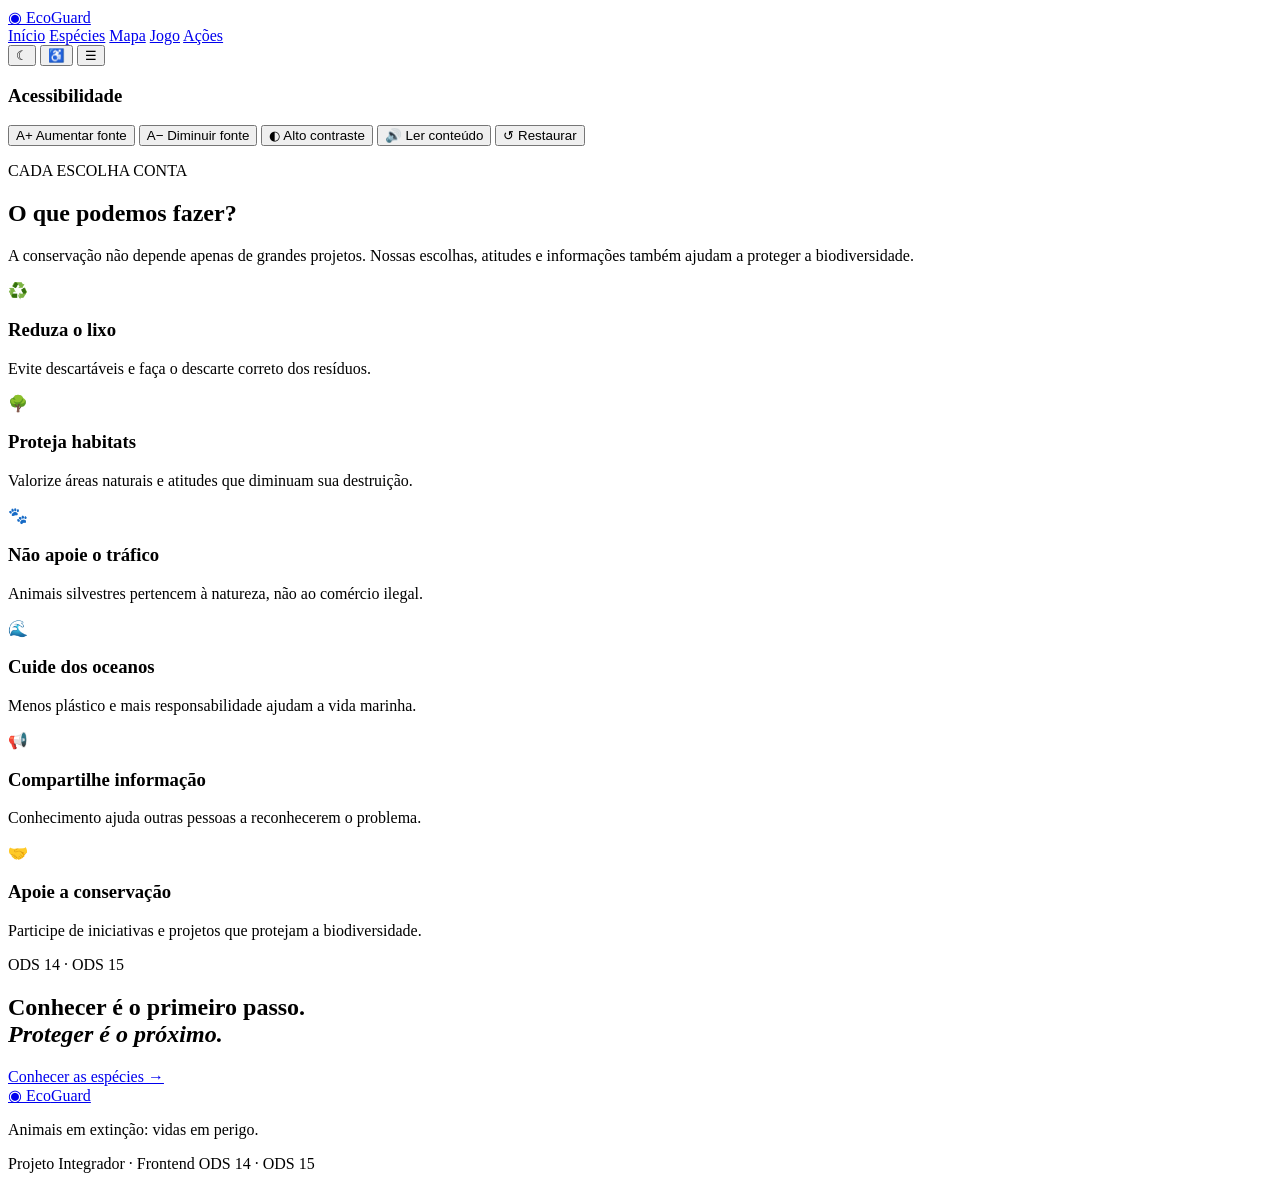
==== acoes.html @ fc363f7d "Add files via upload" ====
<!DOCTYPE html>
<html lang="pt-BR">
  <head>
    <!-- Metadados essenciais da página de ações -->
    <meta charset="UTF-8" />
    <meta name="viewport" content="width=device-width, initial-scale=1.0" />
    <meta name="description" content="EcoGuard — Animais em extinção, ODS 14 e ODS 15." />
    <title>EcoGuard | Ações</title>

    <!-- Fontes usadas em todo o projeto -->
    <link rel="preconnect" href="https://fonts.googleapis.com" />
    <link rel="preconnect" href="https://fonts.gstatic.com" crossorigin />
    <link href="https://fonts.googleapis.com/css2?family=DM+Sans:wght@400;500;600;700&family=Playfair+Display:wght@600;700;800&display=swap" rel="stylesheet" />
    <link rel="stylesheet" href="css/style.css" />
  </head>

  <body>
    <!-- Barra de progresso visual -->
    <div class="progress" id="progress"></div>

    <!-- Cabeçalho padrão do site -->
    <header class="header" id="inicio">
      <a class="logo" href="index.html" aria-label="EcoGuard - início">
        <span class="logo-mark">◉</span>
        <span>Eco<span>Guard</span></span>
      </a>

      <nav class="nav" aria-label="Navegação principal">
        <a href="index.html">Início</a>
        <a href="especies.html">Espécies</a>
        <a href="mapa.html">Mapa</a>
        <a href="jogo.html">Jogo</a>
        <a href="acoes.html">Ações</a>
      </nav>

      <div class="header-actions">
        <button class="icon-btn" id="themeToggle" aria-label="Alternar tema">☾</button>
        <button class="icon-btn" id="accessibilityToggle" aria-label="Abrir acessibilidade">♿</button>
        <button class="menu-btn" id="menuBtn" aria-label="Abrir menu">☰</button>
      </div>
    </header>

    <!-- Painel de acessibilidade -->
    <aside class="access-panel" id="accessPanel" aria-label="Opções de acessibilidade">
      <h3>Acessibilidade</h3>
      <button id="fontPlus">A+ Aumentar fonte</button>
      <button id="fontMinus">A− Diminuir fonte</button>
      <button id="contrastToggle">◐ Alto contraste</button>
      <button id="readToggle">🔊 Ler conteúdo</button>
      <button id="resetAccess">↺ Restaurar</button>
    </aside>

    <main>
      <!-- Hero da página de ações -->
      <section class="page-hero">
        <p class="eyebrow">CADA ESCOLHA CONTA</p>
        <h1>O que podemos fazer?</h1>
        <p>
          A conservação não depende apenas de grandes projetos. Nossas escolhas, atitudes e
          informações também ajudam a proteger a biodiversidade.
        </p>
      </section>

      <!-- Grade com ações práticas de preservação -->
      <section class="page-content">
        <div class="actions-grid">
          <article class="action-card reveal">
            <span>♻️</span>
            <h3>Reduza o lixo</h3>
            <p>Evite descartáveis e faça o descarte correto dos resíduos.</p>
          </article>

          <article class="action-card reveal">
            <span>🌳</span>
            <h3>Proteja habitats</h3>
            <p>Valorize áreas naturais e atitudes que diminuam sua destruição.</p>
          </article>

          <article class="action-card reveal">
            <span>🐾</span>
            <h3>Não apoie o tráfico</h3>
            <p>Animais silvestres pertencem à natureza, não ao comércio ilegal.</p>
          </article>

          <article class="action-card reveal">
            <span>🌊</span>
            <h3>Cuide dos oceanos</h3>
            <p>Menos plástico e mais responsabilidade ajudam a vida marinha.</p>
          </article>

          <article class="action-card reveal">
            <span>📢</span>
            <h3>Compartilhe informação</h3>
            <p>Conhecimento ajuda outras pessoas a reconhecerem o problema.</p>
          </article>

          <article class="action-card reveal">
            <span>🤝</span>
            <h3>Apoie a conservação</h3>
            <p>Participe de iniciativas e projetos que protejam a biodiversidade.</p>
          </article>
        </div>
      </section>

      <!-- Fechamento com motivação e chamada para a próxima etapa -->
      <section class="closing section">
        <div class="closing-inner reveal">
          <p class="eyebrow">ODS 14 · ODS 15</p>
          <h2>
            Conhecer é o primeiro passo.<br />
            <em>Proteger é o próximo.</em>
          </h2>
          <a href="especies.html" class="btn btn-primary">Conhecer as espécies →</a>
        </div>
      </section>
    </main>

    <!-- Rodapé do site -->
    <footer class="footer">
      <div>
        <a class="logo" href="index.html">
          <span class="logo-mark">◉</span>
          <span>Eco<span>Guard</span></span>
        </a>
        <p>Animais em extinção: vidas em perigo.</p>
      </div>

      <div class="footer-meta">
        <span>Projeto Integrador · Frontend</span>
        <span>ODS 14 · ODS 15</span>
      </div>
    </footer>

    <!-- Script principal do projeto -->
    <script defer src="js/app.js"></script>
  </body>
</html>
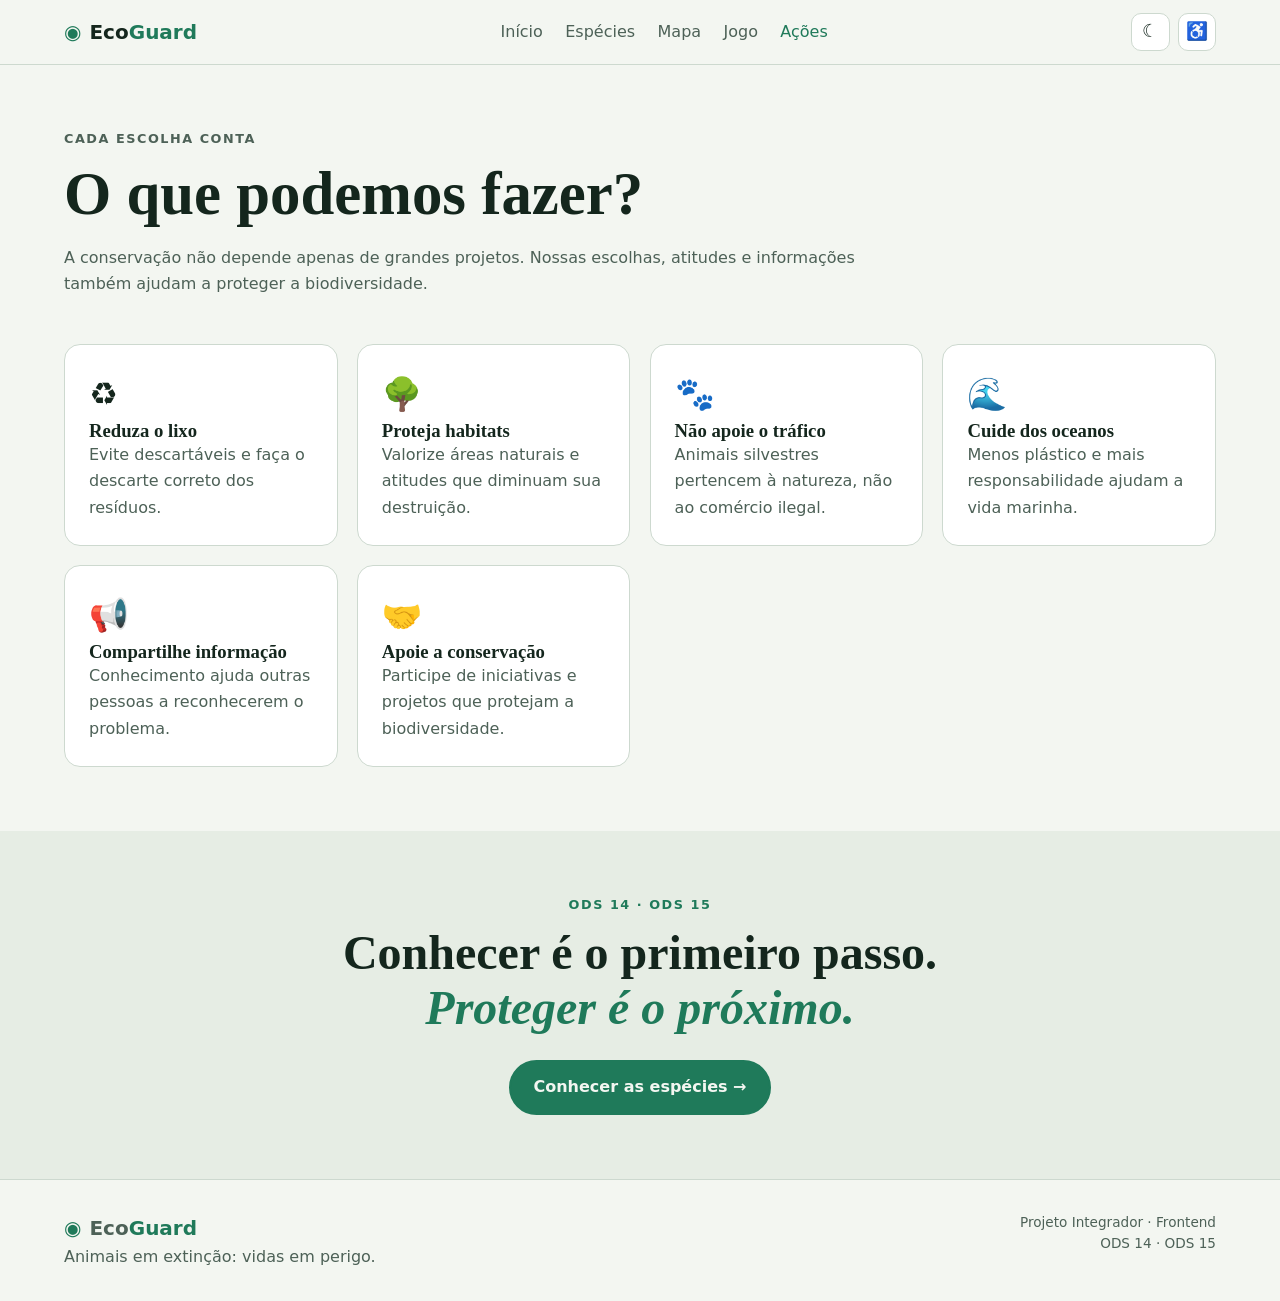
==== commit 2a32b206: "Add files via upload" ====
--- a/acoes.html
+++ b/acoes.html
@@ -11,8 +11,9 @@
     <link rel="preconnect" href="https://fonts.googleapis.com" />
     <link rel="preconnect" href="https://fonts.gstatic.com" crossorigin />
     <link href="https://fonts.googleapis.com/css2?family=DM+Sans:wght@400;500;600;700&family=Playfair+Display:wght@600;700;800&display=swap" rel="stylesheet" />
-    <link rel="stylesheet" href="css/style.css" />
-  </head>
+    <!-- Estilos exclusivos desta página -->
+    <link rel="stylesheet" href="style.css" />
+</head>
 
   <body>
     <!-- Barra de progresso visual -->
@@ -132,6 +133,149 @@
     </footer>
 
     <!-- Script principal do projeto -->
-    <script defer src="js/app.js"></script>
-  </body>
+    <!-- JavaScript do site inserido diretamente no HTML para funcionar sem pasta js -->
+    
+      <!-- Lógica e interações exclusivas desta página -->
+    <script>
+/* EcoGuard — JavaScript da página: acoes.
+   Comentários originais preservados; funções organizadas por seções. */
+(function(){
+'use strict';
+const $=s=>document.querySelector(s), $$=s=>[...document.querySelectorAll(s)];
+const root=document.documentElement, store={
+ get(k,d){try{return localStorage.getItem(k)??d}catch(e){return d}},
+ set(k,v){try{localStorage.setItem(k,v)}catch(e){}}};
+root.classList.add('js-ready');
+
+/* ---------- Dados ---------- */
+const SPECIES=[
+ {id:'baleia-azul',nome:'Baleia-azul',emoji:'🐋',ods:14,status:'ameacada',lat:-30,lon:-45,regiao:'Oceano Atlântico Sul',habitat:'Oceanos abertos, de águas polares a tropicais.',ameacas:'Colisões com navios, ruído submarino e mudanças climáticas.',ajuda:'Reduza plástico e apoie áreas marinhas protegidas.'},
+ {id:'tartaruga-verde',nome:'Tartaruga-verde',emoji:'🐢',ods:14,status:'ameacada',lat:-20,lon:-38,regiao:'Costa brasileira',habitat:'Águas costeiras rasas e praias de desova.',ameacas:'Captura acidental, poluição e perda de praias.',ajuda:'Não deixe lixo na praia e respeite áreas de desova.'},
+ {id:'tubarao-martelo',nome:'Tubarão-martelo',emoji:'🦈',ods:14,status:'critica',lat:25,lon:-80,regiao:'Atlântico Oeste e Caribe',habitat:'Águas costeiras e plataformas continentais.',ameacas:'Pesca predatória e comércio de nadadeiras.',ajuda:'Evite consumir produtos de pesca predatória.'},
+ {id:'onca-pintada',nome:'Onça-pintada',emoji:'🐆',ods:15,status:'ameacada',lat:-15,lon:-56,regiao:'Pantanal e Amazônia',habitat:'Florestas, savanas e áreas alagadas.',ameacas:'Desmatamento, caça e conflito com pecuaristas.',ajuda:'Apoie projetos de conservação e consumo responsável.'},
+ {id:'mico-leao',nome:'Mico-leão-dourado',emoji:'🐒',ods:15,status:'ameacada',lat:-22.5,lon:-42,regiao:'Mata Atlântica (RJ)',habitat:'Florestas de baixada da Mata Atlântica.',ameacas:'Fragmentação da mata e tráfico.',ajuda:'Apoie corredores ecológicos e plantio de árvores nativas.'},
+ {id:'orangotango',nome:'Orangotango-de-Bornéu',emoji:'🦧',ods:15,status:'critica',lat:1,lon:114,regiao:'Ilha de Bornéu',habitat:'Florestas tropicais úmidas.',ameacas:'Desmatamento para plantações de óleo de palma.',ajuda:'Prefira produtos com óleo de palma certificado.'},
+ {id:'rinoceronte-javanes',nome:'Rinoceronte-de-Java',emoji:'🦏',ods:15,status:'critica',lat:-6.7,lon:105.3,regiao:'Java, Indonésia',habitat:'Florestas tropicais de baixada.',ameacas:'Caça por chifres e perda de habitat.',ajuda:'Não compre produtos de origem animal ilegal.'},
+ {id:'tigre-de-tasmania',nome:'Tilacino (tigre-da-tasmânia)',emoji:'🐺',ods:15,status:'extinto',lat:-42,lon:147,regiao:'Tasmânia, Austrália',habitat:'Florestas e campos abertos.',ameacas:'Caça intensiva e perda de habitat levaram à extinção no séc. XX.',ajuda:'Lembre-se: a extinção é irreversível. Proteja quem ainda existe.'}
+];
+const ST={ameacada:'Ameaçada',critica:'Criticamente ameaçada',extinto:'Extinta'};
+const MK={ameacada:'threatened',critica:'critical',extinto:'extinct'};
+const esc=t=>String(t).replace(/[&<>"]/g,c=>({'&':'&amp;','<':'&lt;','>':'&gt;','"':'&quot;'}[c]));
+
+/* ---------- Detalhe (modal) ---------- */
+function openModal(s){
+ const m=$('#animalModal'); if(!m) return;
+ $('#modalContent').innerHTML=`<div style="font-size:3rem">${s.emoji}</div><p class="eyebrow">ODS ${s.ods} · ${ST[s.status]}</p><h2>${esc(s.nome)}</h2><p><b>Região:</b> ${esc(s.regiao)}</p><h4>Habitat</h4><p>${esc(s.habitat)}</p><h4>Ameaças</h4><p>${esc(s.ameacas)}</p><h4>Como ajudar</h4><p>${esc(s.ajuda)}</p>`;
+ m.showModal?m.showModal():m.setAttribute('open','');
+}
+const mc=$('#modalClose'),md=$('#animalModal');
+if(mc&&md){mc.onclick=()=>md.close();md.addEventListener('click',e=>{if(e.target===md)md.close()})}
+
+/* ---------- Tema, menu, acessibilidade ---------- */
+const tt=$('#themeToggle');
+function setTheme(t){root.setAttribute('data-theme',t);if(tt)tt.textContent=t==='dark'?'☀':'☾';store.set('eg-theme',t)}
+setTheme(store.get('eg-theme',matchMedia('(prefers-color-scheme:dark)').matches?'dark':'light'));
+if(tt)tt.onclick=()=>setTheme(root.getAttribute('data-theme')==='dark'?'light':'dark');
+const mb=$('#menuBtn'),nav=$('.nav');
+if(mb&&nav)mb.onclick=()=>nav.classList.toggle('open');
+$$('.nav a').forEach(a=>{if(a.getAttribute('href')===location.pathname.split('/').pop()||(!location.pathname.split('/').pop()&&a.getAttribute('href')==='index.html'))a.classList.add('active')});
+const ap=$('#accessPanel');
+if($('#accessibilityToggle'))$('#accessibilityToggle').onclick=()=>ap.classList.toggle('open');
+let fs=+store.get('eg-fs',16);
+function applyFs(){fs=Math.min(24,Math.max(12,fs));root.style.setProperty('--fs',fs+'px');store.set('eg-fs',fs)}
+applyFs();
+const on=(id,f)=>{const e=$(id);if(e)e.onclick=f};
+on('#fontPlus',()=>{fs+=2;applyFs()});on('#fontMinus',()=>{fs-=2;applyFs()});
+if(store.get('eg-hc','0')==='1')root.classList.add('hc');
+on('#contrastToggle',()=>{store.set('eg-hc',root.classList.toggle('hc')?'1':'0')});
+on('#readToggle',()=>{
+ if(!('speechSynthesis' in window))return alert('Seu navegador não suporta leitura em voz alta.');
+ if(speechSynthesis.speaking){speechSynthesis.cancel();return}
+ const u=new SpeechSynthesisUtterance($('main').innerText);u.lang='pt-BR';speechSynthesis.speak(u)});
+on('#resetAccess',()=>{fs=16;applyFs();root.classList.remove('hc');store.set('eg-hc','0');if('speechSynthesis' in window)speechSynthesis.cancel()});
+
+/* ---------- Progresso e reveal ---------- */
+const pr=$('#progress');
+addEventListener('scroll',()=>{if(pr){const h=root.scrollHeight-innerHeight;pr.style.width=(h>0?scrollY/h*100:0)+'%'}},{passive:true});
+if('IntersectionObserver' in window){
+ const io=new IntersectionObserver(es=>es.forEach(e=>{if(e.isIntersecting){e.target.classList.add('in');io.unobserve(e.target)}}),{threshold:.1});
+ $$('.reveal').forEach(el=>io.observe(el));
+}else $$('.reveal').forEach(el=>el.classList.add('in'));
+
+/* ---------- Espécies ---------- */
+const grid=$('#speciesGrid');
+if(grid){
+ let filtro='todos',busca='';
+ const render=()=>{
+  const l=SPECIES.filter(s=>(filtro==='todos'||(filtro==='extinto'?s.status==='extinto':String(s.ods)===filtro))&&s.nome.toLowerCase().includes(busca));
+  grid.innerHTML='';
+  l.forEach(s=>{const b=document.createElement('button');b.className='species-card';
+   b.innerHTML=`<div class="emoji">${s.emoji}</div><h3>${esc(s.nome)}</h3><small>${esc(s.regiao)}</small><div><span class="tag">ODS ${s.ods}</span><span class="tag">${ST[s.status]}</span></div>`;
+   b.onclick=()=>openModal(s);grid.appendChild(b)});
+  $('#emptyState').hidden=l.length>0;
+ };
+ $('#searchInput').addEventListener('input',e=>{busca=e.target.value.trim().toLowerCase();render()});
+ $$('.filter').forEach(b=>b.onclick=()=>{$$('.filter').forEach(x=>x.classList.remove('active'));b.classList.add('active');filtro=b.dataset.filter;render()});
+ render();
+}
+
+/* ---------- Globo ---------- */
+const globe=$('#globe');
+if(globe){
+ const box=$('#markers');let rotLon=-40,rotLat=0,zoom=1;
+ const rad=Math.PI/180;
+ const els=SPECIES.map(s=>{const b=document.createElement('button');b.className='marker '+MK[s.status];b.setAttribute('aria-label',s.nome);
+  b.onclick=()=>{showInfo(s);openModal(s)};box.appendChild(b);return b});
+ function draw(){
+  SPECIES.forEach((s,i)=>{
+   const la=s.lat*rad,lo=(s.lon-rotLon)*rad,p=rotLat*rad;
+   const x=Math.cos(la)*Math.sin(lo),y=Math.sin(la)*Math.cos(p)-Math.cos(la)*Math.cos(lo)*Math.sin(p),z=Math.sin(la)*Math.sin(p)+Math.cos(la)*Math.cos(lo)*Math.cos(p);
+   const b=els[i];b.style.display=z>0?'block':'none';
+   b.style.left=(50+x*45*zoom)+'%';b.style.top=(50-y*45*zoom)+'%';
+  });
+ }
+ function showInfo(s){$('#mapInfo').innerHTML=`<div class="map-info-icon">${s.emoji}</div><p class="eyebrow">ODS ${s.ods} · ${ST[s.status]}</p><h3>${esc(s.nome)}</h3><p>${esc(s.regiao)}</p><p style="margin-top:.6rem">${esc(s.habitat)}</p>`}
+ let drag=null;
+ globe.addEventListener('pointerdown',e=>{drag={x:e.clientX,y:e.clientY}});
+ addEventListener('pointerup',()=>drag=null);
+ addEventListener('pointermove',e=>{if(!drag)return;rotLon-=(e.clientX-drag.x)*.4;rotLat=Math.max(-60,Math.min(60,rotLat+(e.clientY-drag.y)*.3));drag={x:e.clientX,y:e.clientY};draw()});
+ const z=d=>{zoom=Math.max(.7,Math.min(1.6,zoom+d));draw()};
+ globe.addEventListener('wheel',e=>{e.preventDefault();z(e.deltaY<0?.1:-.1)},{passive:false});
+ on('#zoomIn',()=>z(.15));on('#zoomOut',()=>z(-.15));on('#resetGlobe',()=>{rotLon=-40;rotLat=0;zoom=1;draw()});
+ globe.addEventListener('keydown',e=>{if(e.key==='ArrowLeft')rotLon-=10;if(e.key==='ArrowRight')rotLon+=10;draw()});
+ draw();
+}
+
+/* ---------- Quiz ---------- */
+const qa=$('#question');
+if(qa){
+ const Q=[
+  {q:'Qual ODS trata da Vida na Água?',o:['ODS 13','ODS 14','ODS 15','ODS 16'],c:1},
+  {q:'Qual ODS trata da Vida Terrestre?',o:['ODS 15','ODS 6','ODS 14','ODS 12'],c:0},
+  {q:'Qual é uma das principais ameaças ao mico-leão-dourado?',o:['Excesso de chuva','Fragmentação da Mata Atlântica','Falta de sol','Frio extremo'],c:1},
+  {q:'O que o tráfico de animais silvestres causa?',o:['Aumenta as populações','Ameaça espécies e causa sofrimento','Protege os habitats','Nada relevante'],c:1},
+  {q:'Qual ação ajuda a proteger a vida marinha?',o:['Usar mais descartáveis','Jogar lixo na praia','Reduzir o uso de plástico','Pescar em excesso'],c:2},
+  {q:'O tilacino (tigre-da-tasmânia) está em qual situação?',o:['Extinto','Estável','Em recuperação','Abundante'],c:0}
+ ];
+ let i=0,pts=0,locked=false;
+ const nxt=$('#nextQuestion');
+ const show=()=>{locked=false;$('#questionCount').textContent=`Pergunta ${i+1} de ${Q.length}`;qa.textContent=Q[i].q;
+  $('#quizFeedback').textContent='';nxt.hidden=true;const a=$('#answers');a.innerHTML='';
+  Q[i].o.forEach((t,k)=>{const b=document.createElement('button');b.className='answer';b.textContent=t;b.onclick=()=>pick(k,b);a.appendChild(b)})};
+ function pick(k,b){
+  if(locked)return;locked=true;const ok=k===Q[i].c;
+  $$('.answer').forEach((x,j)=>{x.disabled=true;if(j===Q[i].c)x.classList.add('right')});
+  if(ok)pts+=10;else b.classList.add('wrong');
+  $('#score').textContent=pts;$('#quizFeedback').textContent=ok?'Correto! +10 pontos':'Não foi dessa vez. A resposta certa está em verde.';
+  nxt.textContent=i===Q.length-1?'Ver resultado →':'Próxima pergunta →';nxt.hidden=false}
+ nxt.onclick=()=>{i++;if(i<Q.length)return show();
+  $('#quizArea').hidden=true;$('#gameResult').hidden=false;$('#finalScore').textContent=pts+' / '+Q.length*10;
+  const r=pts>=50?['Guardião da Vida','Excelente! Você conhece bem a conservação.']:pts>=30?['Protetor em formação','Bom resultado! Explore as espécies para aprender mais.']:['Explorador iniciante','Visite o catálogo de espécies e tente de novo.'];
+  $('#resultTitle').textContent=r[0];$('#resultText').textContent=r[1]};
+ $('#restartQuiz').onclick=()=>{i=0;pts=0;$('#score').textContent=0;$('#gameResult').hidden=true;$('#quizArea').hidden=false;show()};
+ show();
+}
+})();
+</script>
+</body>
 </html>
--- a/style.css
+++ b/style.css
@@ -0,0 +1,1071 @@
+
+/* ===== Estilos incorporados de global.css ===== */
+/* =========================================================
+   EcoGuard — estilos compartilhados por todas as páginas
+   Contém cores, tipografia, cabeçalho, botões, cartões e responsividade.
+   ========================================================= */
+/* =========================================================
+   Tema e tokens
+   ========================================================= */
+:root {
+  --bg: #f3f6f1;
+  --bg2: #e6ede4;
+  --card: #fff;
+  --ink: #14261d;
+  --muted: #4d6157;
+  --accent: #1f7a5a;
+  --accent2: #0e5a8a;
+  --line: #cdd9cf;
+  --warn: #c2410c;
+  --rad: 16px;
+  --fs: 16px;
+}
+
+[data-theme="dark"] {
+  --bg: #0d1a14;
+  --bg2: #13251c;
+  --card: #18302a;
+  --ink: #e8f3ec;
+  --muted: #a3b9ad;
+  --accent: #4cc79a;
+  --accent2: #5fb3e6;
+  --line: #274237;
+}
+
+.hc {
+  --bg: #000;
+  --bg2: #000;
+  --card: #000;
+  --ink: #fff;
+  --muted: #fff;
+  --accent: #ff0;
+  --accent2: #0ff;
+  --line: #fff;
+}
+
+/* =========================================================
+   Base e reset
+   ========================================================= */
+* {
+  box-sizing: border-box;
+  margin: 0;
+}
+
+html {
+  font-size: var(--fs);
+  scroll-behavior: smooth;
+}
+
+body {
+  font-family: "DM Sans", system-ui, sans-serif;
+  background: var(--bg);
+  color: var(--ink);
+  line-height: 1.6;
+}
+
+h1,
+h2,
+h3 {
+  font-family: "Playfair Display", Georgia, serif;
+  line-height: 1.15;
+}
+
+em {
+  color: var(--accent);
+}
+
+a {
+  color: inherit;
+}
+
+:focus-visible {
+  outline: 3px solid var(--accent2);
+  outline-offset: 2px;
+}
+
+/* =========================================================
+   Componentes globais
+   ========================================================= */
+.progress {
+  position: fixed;
+  top: 0;
+  left: 0;
+  height: 4px;
+  width: 0;
+  background: var(--accent);
+  z-index: 100;
+}
+
+.eyebrow {
+  font-weight: 700;
+  font-size: 0.8rem;
+  letter-spacing: 0.12em;
+  color: var(--accent);
+  margin-bottom: 0.6rem;
+}
+
+.btn {
+  display: inline-block;
+  padding: 0.8rem 1.4rem;
+  border-radius: 999px;
+  text-decoration: none;
+  border: 2px solid var(--accent);
+  cursor: pointer;
+  font: inherit;
+  font-weight: 600;
+}
+
+.btn-primary {
+  background: var(--accent);
+  color: var(--bg);
+}
+
+.btn-ghost {
+  background: none;
+  color: var(--accent);
+}
+
+/* =========================================================
+   Header e navegação
+   ========================================================= */
+.header {
+  position: sticky;
+  top: 0;
+  z-index: 50;
+  display: flex;
+  align-items: center;
+  justify-content: space-between;
+  gap: 1rem;
+  padding: 0.8rem 5%;
+  background: var(--bg);
+  border-bottom: 1px solid var(--line);
+}
+
+.logo {
+  display: flex;
+  gap: 0.5rem;
+  text-decoration: none;
+  font-weight: 700;
+  font-size: 1.25rem;
+}
+
+.logo span span {
+  color: var(--accent);
+}
+
+.logo-mark {
+  color: var(--accent);
+}
+
+.nav {
+  display: flex;
+  gap: 1.4rem;
+}
+
+.nav a {
+  text-decoration: none;
+  font-weight: 500;
+  color: var(--muted);
+}
+
+.nav a:hover,
+.nav a.active {
+  color: var(--accent);
+}
+
+.header-actions {
+  display: flex;
+  gap: 0.5rem;
+}
+
+.icon-btn,
+.menu-btn {
+  background: var(--card);
+  color: var(--ink);
+  border: 1px solid var(--line);
+  border-radius: 10px;
+  width: 2.4rem;
+  height: 2.4rem;
+  cursor: pointer;
+  font-size: 1.1rem;
+}
+
+.menu-btn {
+  display: none;
+}
+
+.access-panel {
+  position: fixed;
+  right: 5%;
+  top: 4.5rem;
+  z-index: 60;
+  background: var(--card);
+  border: 1px solid var(--line);
+  border-radius: var(--rad);
+  padding: 1rem;
+  display: none;
+  flex-direction: column;
+  gap: 0.5rem;
+  box-shadow: 0 10px 30px #0003;
+}
+
+.access-panel.open {
+  display: flex;
+}
+
+.access-panel button {
+  background: var(--bg2);
+  color: var(--ink);
+  border: 0;
+  border-radius: 8px;
+  padding: 0.5rem 0.8rem;
+  cursor: pointer;
+  text-align: left;
+  font: inherit;
+}
+
+/* =========================================================
+   Hero e introdução
+   ========================================================= */
+.hero {
+  display: grid;
+  grid-template-columns: 1.1fr 1fr;
+  gap: 2rem;
+  align-items: center;
+  padding: 4rem 5%;
+  position: relative;
+  overflow: hidden;
+}
+
+.hero h1 {
+  font-size: clamp(3rem, 8vw, 5.5rem);
+}
+
+.hero-text {
+  max-width: 34rem;
+  margin: 1.2rem 0;
+  color: var(--muted);
+}
+
+.hero-actions {
+  display: flex;
+  gap: 1rem;
+  flex-wrap: wrap;
+  margin: 1.5rem 0;
+}
+
+.hero-stats {
+  display: flex;
+  gap: 2rem;
+}
+
+.hero-stats strong {
+  display: block;
+  font-size: 2rem;
+  font-family: "Playfair Display", serif;
+  color: var(--accent);
+}
+
+.hero-stats span {
+  color: var(--muted);
+  font-size: 0.9rem;
+}
+
+.hero-glow {
+  position: absolute;
+  right: -10%;
+  top: -20%;
+  width: 50vw;
+  height: 50vw;
+  background: radial-gradient(circle, var(--accent) 0, transparent 65%);
+  opacity: 0.15;
+  pointer-events: none;
+}
+
+.hero-art {
+  position: relative;
+  aspect-ratio: 1;
+  max-width: 420px;
+  width: 100%;
+  justify-self: center;
+}
+
+.planet {
+  position: absolute;
+  inset: 12%;
+  border-radius: 50%;
+  background: radial-gradient(circle at 30% 30%, #5fb3e6, #0e5a8a);
+  overflow: hidden;
+  box-shadow: inset -20px -20px 50px #0006;
+}
+
+.planet-land {
+  position: absolute;
+  background: #2e9e6b;
+  border-radius: 50% 40% 55% 45%;
+}
+
+.land-a {
+  width: 30%;
+  height: 25%;
+  left: 15%;
+  top: 20%;
+}
+
+.land-b {
+  width: 22%;
+  height: 30%;
+  left: 50%;
+  top: 45%;
+}
+
+.land-c {
+  width: 25%;
+  height: 15%;
+  left: 60%;
+  top: 15%;
+}
+
+.land-d {
+  width: 15%;
+  height: 15%;
+  left: 20%;
+  top: 62%;
+}
+
+.planet-dot {
+  position: absolute;
+  width: 10px;
+  height: 10px;
+  border-radius: 50%;
+  background: var(--warn);
+  box-shadow: 0 0 0 6px #c2410c44;
+}
+
+.dot-a {
+  left: 25%;
+  top: 30%;
+}
+
+.dot-b {
+  left: 58%;
+  top: 55%;
+}
+
+.dot-c {
+  left: 68%;
+  top: 22%;
+}
+
+.orbit {
+  position: absolute;
+  inset: 0;
+  border: 1px dashed var(--line);
+  border-radius: 50%;
+}
+
+.orbit-two {
+  inset: -6%;
+}
+
+.floating-card {
+  position: absolute;
+  background: var(--card);
+  border: 1px solid var(--line);
+  border-radius: 12px;
+  padding: 0.5rem 0.8rem;
+  display: flex;
+  gap: 0.5rem;
+  align-items: center;
+  font-size: 0.85rem;
+}
+
+.fc-one {
+  left: -4%;
+  top: 12%;
+}
+
+.fc-two {
+  right: -4%;
+  bottom: 12%;
+}
+
+/* =========================================================
+   Seções gerais
+   ========================================================= */
+.section {
+  padding: 4rem 5%;
+}
+
+.section-heading {
+  max-width: 46rem;
+  margin-bottom: 2rem;
+}
+
+.section-heading h2 {
+  font-size: clamp(1.8rem, 4vw, 2.8rem);
+}
+
+.intro-grid {
+  display: grid;
+  grid-template-columns: 1.4fr 1fr;
+  gap: 2rem;
+  align-items: center;
+}
+
+.lead {
+  font-size: 1.2rem;
+  color: var(--muted);
+}
+
+.quote-card {
+  background: var(--accent);
+  color: var(--bg);
+  padding: 2rem;
+  border-radius: var(--rad);
+}
+
+.quote-card span {
+  font-size: 3rem;
+  font-family: serif;
+  line-height: 0.5;
+}
+
+.quote-card p {
+  font-family: "Playfair Display", serif;
+  font-size: 1.4rem;
+}
+
+.threat-grid,
+.actions-grid {
+  display: grid;
+  grid-template-columns: repeat(auto-fit, minmax(250px, 1fr));
+  gap: 1.2rem;
+}
+
+.threat-card,
+.action-card {
+  background: var(--card);
+  border: 1px solid var(--line);
+  border-radius: var(--rad);
+  padding: 1.5rem;
+}
+
+.threat-card div,
+.action-card span {
+  font-size: 2rem;
+}
+
+.threat-card p,
+.action-card p {
+  color: var(--muted);
+}
+
+.closing {
+  background: var(--bg2);
+  text-align: center;
+}
+
+.closing-inner {
+  max-width: 44rem;
+  margin: auto;
+}
+
+.closing h2 {
+  font-size: clamp(1.8rem, 4vw, 3rem);
+  margin-bottom: 1.5rem;
+}
+
+/* =========================================================
+   Páginas internas e listagem
+   ========================================================= */
+.page-hero {
+  padding: 4rem 5% 2rem;
+  max-width: 58rem;
+}
+
+.page-hero h1 {
+  font-size: clamp(2.2rem, 5vw, 3.8rem);
+  margin-bottom: 1rem;
+}
+
+.page-hero p {
+  color: var(--muted);
+}
+
+.page-content {
+  padding: 1rem 5% 4rem;
+}
+
+.filters {
+  display: flex;
+  flex-wrap: wrap;
+  gap: 1rem;
+  margin-bottom: 1.5rem;
+}
+
+.search-box {
+  display: flex;
+  align-items: center;
+  gap: 0.5rem;
+  background: var(--card);
+  border: 1px solid var(--line);
+  border-radius: 999px;
+  padding: 0.4rem 1rem;
+  flex: 1;
+  min-width: 220px;
+}
+
+.search-box input {
+  border: 0;
+  background: none;
+  color: var(--ink);
+  font: inherit;
+  width: 100%;
+  outline: none;
+}
+
+.filter-buttons {
+  display: flex;
+  gap: 0.5rem;
+  flex-wrap: wrap;
+}
+
+.filter {
+  background: var(--card);
+  color: var(--ink);
+  border: 1px solid var(--line);
+  border-radius: 999px;
+  padding: 0.5rem 1rem;
+  cursor: pointer;
+  font: inherit;
+}
+
+.filter.active {
+  background: var(--accent);
+  color: var(--bg);
+  border-color: var(--accent);
+}
+
+.species-grid {
+  display: grid;
+  grid-template-columns: repeat(auto-fill, minmax(250px, 1fr));
+  gap: 1.2rem;
+}
+
+.species-card {
+  background: var(--card);
+  color: var(--ink);
+  border: 1px solid var(--line);
+  border-radius: var(--rad);
+  padding: 1.4rem;
+  cursor: pointer;
+  text-align: left;
+  font: inherit;
+}
+
+.species-card:hover {
+  border-color: var(--accent);
+}
+
+.species-card .emoji {
+  font-size: 2.6rem;
+}
+
+.species-card h3 {
+  margin: 0.4rem 0 0.2rem;
+}
+
+.species-card small {
+  color: var(--muted);
+}
+
+.tag {
+  display: inline-block;
+  font-size: 0.75rem;
+  font-weight: 700;
+  padding: 0.15rem 0.6rem;
+  border-radius: 999px;
+  background: var(--bg2);
+  margin: 0.4rem 0.3rem 0 0;
+}
+
+.empty-state {
+  text-align: center;
+  color: var(--muted);
+  padding: 2rem;
+}
+
+.modal {
+  margin: auto;
+  border: 1px solid var(--line);
+  border-radius: var(--rad);
+  padding: 2rem;
+  max-width: 34rem;
+  width: 92%;
+  background: var(--card);
+  color: var(--ink);
+}
+
+.modal::backdrop {
+  background: #000a;
+}
+
+.modal-close {
+  position: absolute;
+  right: 0.8rem;
+  top: 0.6rem;
+  background: none;
+  border: 0;
+  font-size: 1.8rem;
+  cursor: pointer;
+  color: var(--ink);
+}
+
+.modal h2 {
+  margin: 0.3rem 0 0.5rem;
+}
+
+.modal h4 {
+  margin-top: 1rem;
+  color: var(--accent);
+}
+
+/* =========================================================
+   Quiz e jogo
+   ========================================================= */
+.game-shell {
+  max-width: 44rem;
+  margin: auto;
+  background: var(--card);
+  border: 1px solid var(--line);
+  border-radius: var(--rad);
+  padding: 2rem;
+}
+
+.game-top {
+  display: flex;
+  justify-content: space-between;
+  gap: 1rem;
+  margin-bottom: 1.5rem;
+}
+
+.score {
+  text-align: center;
+}
+
+.score span {
+  font-size: 0.75rem;
+  font-weight: 700;
+  color: var(--muted);
+}
+
+.score strong {
+  display: block;
+  font-size: 2rem;
+  color: var(--accent);
+}
+
+.question-count {
+  color: var(--muted);
+  font-size: 0.9rem;
+  margin-bottom: 0.4rem;
+}
+
+.answers {
+  display: grid;
+  gap: 0.7rem;
+  margin: 1rem 0;
+}
+
+.answer {
+  background: var(--bg2);
+  color: var(--ink);
+  border: 2px solid transparent;
+  border-radius: 12px;
+  padding: 0.9rem 1rem;
+  cursor: pointer;
+  text-align: left;
+  font: inherit;
+}
+
+.answer:hover:not(:disabled) {
+  border-color: var(--accent);
+}
+
+.answer.right {
+  border-color: #2e9e6b;
+  background: #2e9e6b33;
+}
+
+.answer.wrong {
+  border-color: var(--warn);
+  background: #c2410c33;
+}
+
+.quiz-feedback {
+  min-height: 1.6rem;
+  margin-bottom: 1rem;
+  color: var(--muted);
+}
+
+.game-result {
+  text-align: center;
+}
+
+.result-icon {
+  font-size: 3.5rem;
+}
+
+.final-score {
+  margin: 1rem 0;
+}
+
+.final-score strong {
+  display: block;
+  font-size: 2.6rem;
+  color: var(--accent);
+}
+
+/* =========================================================
+   Mapa interativo
+   ========================================================= */
+.map-layout {
+  display: grid;
+  grid-template-columns: 1.5fr 1fr;
+  gap: 1.5rem;
+  align-items: start;
+}
+
+.globe-wrap {
+  background: var(--card);
+  border: 1px solid var(--line);
+  border-radius: var(--rad);
+  padding: 1.2rem;
+}
+
+.globe-toolbar {
+  display: flex;
+  justify-content: space-between;
+  align-items: center;
+  margin-bottom: 0.8rem;
+}
+
+.globe-toolbar button {
+  width: 2rem;
+  height: 2rem;
+  border-radius: 8px;
+  border: 1px solid var(--line);
+  background: var(--bg2);
+  color: var(--ink);
+  cursor: pointer;
+}
+
+.globe {
+  position: relative;
+  width: min(100%, 460px);
+  aspect-ratio: 1;
+  margin: auto;
+  border-radius: 50%;
+  background: radial-gradient(circle at 30% 30%, #5fb3e6, #0e5a8a 70%);
+  overflow: hidden;
+  cursor: grab;
+  touch-action: none;
+  box-shadow: inset -25px -25px 60px #0007;
+}
+
+.globe:active {
+  cursor: grabbing;
+}
+
+.latitude,
+.longitude {
+  position: absolute;
+  border: 1px solid #fff3;
+  border-radius: 50%;
+  pointer-events: none;
+}
+
+.latitude {
+  left: 0;
+  right: 0;
+}
+
+.lat-1 {
+  top: 25%;
+  height: 50%;
+}
+
+.lat-2 {
+  top: 10%;
+  height: 80%;
+}
+
+.lat-3 {
+  top: 38%;
+  height: 24%;
+}
+
+.longitude {
+  top: 0;
+  bottom: 0;
+}
+
+.lon-1 {
+  left: 25%;
+  width: 50%;
+}
+
+.lon-2 {
+  left: 10%;
+  width: 80%;
+}
+
+.lon-3 {
+  left: 38%;
+  width: 24%;
+}
+
+.continent {
+  display: none;
+}
+
+.markers {
+  position: absolute;
+  inset: 0;
+  transform-origin: center;
+}
+
+.marker {
+  position: absolute;
+  width: 18px;
+  height: 18px;
+  margin: -9px;
+  border-radius: 50%;
+  border: 2px solid #fff;
+  cursor: pointer;
+  padding: 0;
+}
+
+.marker.threatened,
+.dot.threatened {
+  background: #f59e0b;
+}
+
+.marker.critical,
+.dot.critical {
+  background: #dc2626;
+}
+
+.marker.extinct,
+.dot.extinct-dot {
+  background: #111;
+}
+
+.globe-tip {
+  text-align: center;
+  color: var(--muted);
+  font-size: 0.85rem;
+  margin-top: 0.6rem;
+}
+
+.map-info {
+  background: var(--card);
+  border: 1px solid var(--line);
+  border-radius: var(--rad);
+  padding: 1.5rem;
+}
+
+.map-info-icon {
+  font-size: 2.4rem;
+}
+
+.legend {
+  display: grid;
+  gap: 0.4rem;
+  margin-top: 1rem;
+  font-size: 0.9rem;
+}
+
+.dot {
+  display: inline-block;
+  width: 12px;
+  height: 12px;
+  border-radius: 50%;
+  margin-right: 0.4rem;
+}
+
+/* =========================================================
+   Footer e animações
+   ========================================================= */
+.footer {
+  display: flex;
+  justify-content: space-between;
+  flex-wrap: wrap;
+  gap: 1rem;
+  padding: 2rem 5%;
+  border-top: 1px solid var(--line);
+  color: var(--muted);
+}
+
+.footer-meta {
+  display: flex;
+  flex-direction: column;
+  text-align: right;
+  font-size: 0.85rem;
+}
+
+.js-ready .reveal {
+  opacity: 0;
+  transform: translateY(16px);
+  transition: 0.6s;
+}
+
+.js-ready .reveal.in {
+  opacity: 1;
+  transform: none;
+}
+
+@media (prefers-reduced-motion: reduce) {
+  .js-ready .reveal {
+    transition: none;
+  }
+}
+
+/* =========================================================
+   Responsividade
+   ========================================================= */
+@media (max-width: 820px) {
+  .menu-btn {
+    display: block;
+  }
+
+  .nav {
+    display: none;
+    position: absolute;
+    top: 100%;
+    left: 0;
+    right: 0;
+    flex-direction: column;
+    background: var(--bg);
+    padding: 1rem 5%;
+    border-bottom: 1px solid var(--line);
+  }
+
+  .nav.open {
+    display: flex;
+  }
+
+  .hero,
+  .intro-grid,
+  .map-layout {
+    grid-template-columns: 1fr;
+  }
+}
+
+
+/* ===== Estilos incorporados de index.css ===== */
+/* INÍCIO — organização da seção principal e dos destaques */
+.hero { isolation: isolate; }
+.hero-art { min-width: 0; }
+.intro-grid, .actions-grid { align-items: stretch; }
+@media (max-width: 760px) { .hero { grid-template-columns: 1fr; padding-top: 2.5rem; } }
+
+
+/* ===== Estilos incorporados de especies.css ===== */
+/* ESPÉCIES — filtros e cartões do catálogo */
+.filters { align-items: end; }
+.species-grid { align-items: stretch; }
+.species-card { height: 100%; }
+.search-box input { min-width: 0; width: 100%; }
+
+
+/* ===== Estilos incorporados de jogo.css ===== */
+/* JOGO — área do quiz e retorno das respostas */
+.game-shell { width: min(100%, 44rem); }
+.game-result { text-align: center; }
+.quiz-feedback:empty { display: none; }
+
+
+/* ===== Estilos incorporados de acoes.css ===== */
+/* AÇÕES — cartões de atitudes e informações práticas */
+.actions-grid { align-items: stretch; }
+.action-card { height: 100%; }
+.action-card p { line-height: 1.65; }
+
+
+/* ===== Estilos incorporados de mapa.css ===== */
+/* MAPA — mantém o globo e seus controles, usando a identidade visual compartilhada do EcoGuard. */
+body.map-page {
+  min-height: 100vh;
+  background: var(--bg);
+  color: var(--ink);
+  font-family: "DM Sans", system-ui, sans-serif;
+}
+.map-page .header { position: sticky; top: 0; }
+.map-page .layout {
+  display: grid;
+  grid-template-columns: minmax(0, 1fr) 330px;
+  min-height: calc(100vh - 72px);
+}
+.map-page .stage {
+  position: relative;
+  min-height: 650px;
+  overflow: hidden;
+  background: radial-gradient(ellipse at center, #173d49 0%, #071b20 72%);
+}
+.map-page #globeViz { position: absolute; inset: 0; }
+.map-page .legend {
+  position: absolute; top: 18px; left: 18px; z-index: 2;
+  width: 220px; padding: 16px;
+  color: #edf7f2; background: #102b27eF;
+  border: 1px solid #386b59; border-radius: var(--rad);
+  backdrop-filter: blur(8px); box-shadow: 0 10px 30px #0003;
+}
+.map-page .legend h3 { margin: 0 0 10px; font-size: 15px; }
+.map-page .legend p { margin: 8px 0; color: #d0e2d9; font-size: 13px; }
+.map-page .dot { display: inline-block; width: 10px; height: 10px; border-radius: 50%; margin-right: 8px; }
+.map-page .controls { position: absolute; left: 18px; bottom: 22px; z-index: 2; display: flex; gap: 8px; }
+.map-page .controls button {
+  width: 42px; height: 42px; border: 1px solid #568675; border-radius: 50%;
+  background: #102b27eF; color: #fff; font-size: 21px; cursor: pointer;
+}
+.map-page .controls button:hover { background: var(--accent); color: white; }
+.map-page .hint { position: absolute; left: 160px; bottom: 30px; z-index: 2; padding: 10px 14px; border-radius: 20px; color: #d0e2d9; background: #102b27d9; font-size: 12px; }
+.map-page .side {
+  max-height: calc(100vh - 72px); overflow: auto; padding: 20px 16px;
+  color: var(--ink); background: var(--card); border-left: 1px solid var(--line);
+}
+.map-page .side h2 { margin: 0 0 16px; font-family: "Playfair Display", Georgia, serif; font-size: 20px; }
+.map-page .group-title { margin-top: 10px; padding: 10px 0; border-bottom: 1px solid var(--line); font-weight: 700; font-size: 14px; }
+.map-page .group-title[style*="55cfff"] { color: var(--accent2) !important; }
+.map-page .group-title[style*="62e7a5"] { color: var(--accent) !important; }
+.map-page .animal {
+  display: flex; align-items: center; gap: 9px; width: 100%; padding: 9px 7px;
+  border: 0; border-radius: 9px; background: transparent; color: var(--ink);
+  text-align: left; cursor: pointer; font: inherit; font-size: 13px;
+}
+.map-page .animal:hover, .map-page .animal.active { background: var(--bg2); }
+.map-page .animal .num { width: 18px; color: var(--muted); }
+.map-page .animal .ico { display: grid; place-items: center; flex-shrink: 0; width: 30px; height: 30px; border-radius: 50%; background: #e2f0e8; border: 1px solid var(--accent); font-size: 17px; }
+.map-page .animal.terra .ico { background: #e2f0e8; border-color: var(--accent); }
+.map-page .animal .name { flex: 1; }
+.map-page .animal .status { width: 9px; height: 9px; flex-shrink: 0; border-radius: 50%; }
+.map-page .detail { margin-top: 18px; padding: 14px; border: 1px solid var(--line); background: var(--bg2); border-radius: 13px; }
+.map-page .detail h3 { margin: 4px 0 8px; font-size: 16px; }
+.map-page .detail p { margin: 6px 0; color: var(--muted); font-size: 13px; line-height: 1.5; }
+.map-page .pill { color: var(--accent); font-size: 11px; text-transform: uppercase; letter-spacing: .08em; }
+.map-page .loading { position: absolute; top: 50%; left: 50%; z-index: 3; transform: translate(-50%,-50%); padding: 14px 18px; border-radius: 12px; color: #fff; background: #102b27; }
+@media (max-width: 850px) {
+  .map-page .layout { grid-template-columns: 1fr; }
+  .map-page .stage { min-height: 65vh; }
+  .map-page .side { max-height: none; border-left: 0; border-top: 1px solid var(--line); }
+  .map-page .legend { width: 180px; padding: 12px; }
+  .map-page .hint { left: 18px; bottom: 75px; }
+}
+@media (max-width: 760px) {
+  .map-page .header { flex-wrap: wrap; }
+  .map-page .nav { display: none; width: 100%; flex-direction: column; gap: .7rem; padding: .5rem 0; }
+  .map-page .nav.open { display: flex; }
+  .map-page .menu-btn { display: inline-block; }
+}
